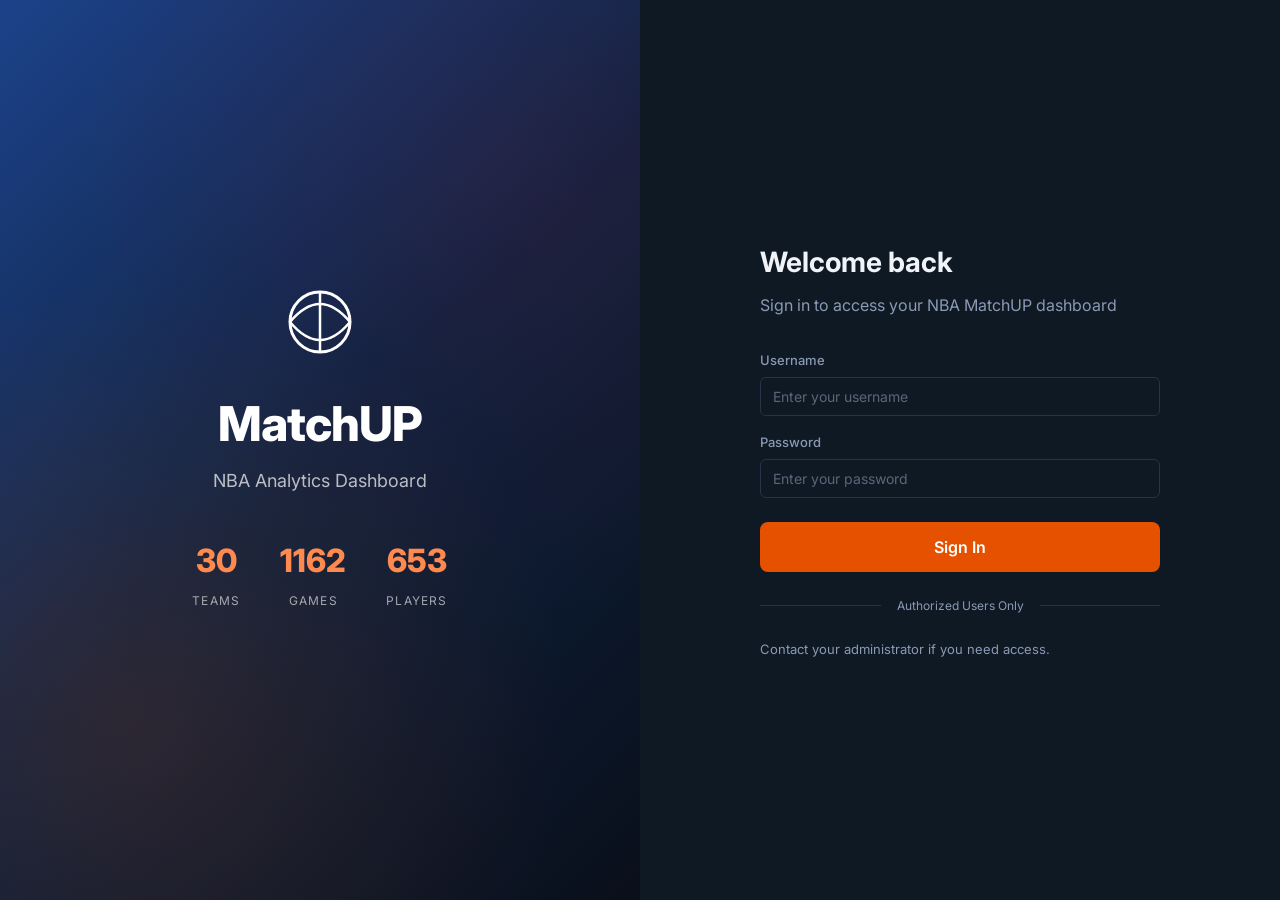
==== index.html @ 00872f0e "NBA MatchUP - Power BI dashboard with login and filters" ====
<!DOCTYPE html>
<html lang="en">
<head>
  <meta charset="UTF-8">
  <meta name="viewport" content="width=device-width,initial-scale=1">
  <title>NBA MatchUP — Sign In</title>
  <link rel="preconnect" href="https://fonts.googleapis.com">
  <link href="https://fonts.googleapis.com/css2?family=Inter:wght@400;500;600;700;800&display=swap" rel="stylesheet">
  <link rel="stylesheet" href="css/style.css">
  <link rel="icon" href="data:image/svg+xml,<svg xmlns='http://www.w3.org/2000/svg' viewBox='0 0 100 100'><text y='.9em' font-size='90'>🏀</text></svg>">
</head>
<body class="login-page">

  <div class="login-container">
    <!-- Left panel - branding -->
    <div class="login-branding">
      <div class="login-branding-content">
        <div class="brand-logo">
          <svg width="64" height="64" viewBox="0 0 64 64" fill="none">
            <circle cx="32" cy="32" r="30" stroke="#fff" stroke-width="3"/>
            <path d="M32 2C32 2 32 62 32 62" stroke="#fff" stroke-width="2.5"/>
            <path d="M2 32C12 20 22 14 32 14C42 14 52 20 62 32" stroke="#fff" stroke-width="2.5" fill="none"/>
            <path d="M2 32C12 44 22 50 32 50C42 50 52 44 62 32" stroke="#fff" stroke-width="2.5" fill="none"/>
          </svg>
        </div>
        <h1>MatchUP</h1>
        <p>NBA Analytics Dashboard</p>
        <div class="brand-stats">
          <div class="brand-stat">
            <span class="stat-number">30</span>
            <span class="stat-label">Teams</span>
          </div>
          <div class="brand-stat">
            <span class="stat-number">1162</span>
            <span class="stat-label">Games</span>
          </div>
          <div class="brand-stat">
            <span class="stat-number">653</span>
            <span class="stat-label">Players</span>
          </div>
        </div>
      </div>
    </div>

    <!-- Right panel - login form -->
    <div class="login-form-panel">
      <div class="login-form-content">
        <h2>Welcome back</h2>
        <p class="text-muted">Sign in to access your NBA MatchUP dashboard</p>

        <div id="loginError" class="login-error" style="display:none"></div>

        <form class="login-form" onsubmit="event.preventDefault(); signIn();">
          <div class="form-group">
            <label for="username">Username</label>
            <input type="text" id="username" placeholder="Enter your username" autocomplete="username" required>
          </div>
          <div class="form-group">
            <label for="password">Password</label>
            <input type="password" id="password" placeholder="Enter your password" autocomplete="current-password" required>
          </div>
          <button id="loginBtn" type="submit" class="btn btn-primary btn-login">
            Sign In
          </button>
        </form>

        <div class="login-divider">
          <span>Authorized Users Only</span>
        </div>

        <p class="login-footer-text">
          Contact your administrator if you need access.
        </p>
      </div>
    </div>
  </div>

  <script src="js/users.js"></script>
  <script src="js/auth.js"></script>
</body>
</html>
---- css/style.css ----
/* ===== Reset & Base ===== */
*,*::before,*::after{box-sizing:border-box;margin:0;padding:0}
:root{
  --bg: #0f1923;
  --bg-card: #162231;
  --bg-card-hover: #1a2d42;
  --border: #253545;
  --text: #cdd6e0;
  --text-muted: #8a9ab5;
  --text-bright: #f0f4f8;
  --accent: #e65100;
  --accent-light: #ff8a50;
  --accent-dark: #ac1900;
  --accent-blue: #1d428a;
  --accent-red: #c8102e;
  --white: #ffffff;
  --success: #4caf50;
  --danger: #f44336;
  --radius: 12px;
  --radius-sm: 8px;
  --radius-xs: 6px;
  --shadow: 0 8px 32px rgba(0,0,0,.3);
  --shadow-sm: 0 2px 8px rgba(0,0,0,.2);
  --font: 'Inter', system-ui, -apple-system, sans-serif;
  --transition: 0.2s ease;
}
html{scroll-behavior:smooth;font-size:16px}
body{
  font-family:var(--font);
  background:var(--bg);
  color:var(--text);
  line-height:1.6;
  -webkit-font-smoothing:antialiased;
  min-height:100vh;
}
a{color:var(--accent-light);text-decoration:none;transition:color var(--transition)}
a:hover{color:var(--accent)}
.container{width:100%;max-width:1200px;margin:0 auto;padding:0 1.5rem}
.text-muted{color:var(--text-muted)}

/* ===== Buttons ===== */
.btn{
  display:inline-flex;align-items:center;gap:.5rem;
  padding:.625rem 1.25rem;border-radius:var(--radius-sm);
  font-family:var(--font);font-size:.875rem;font-weight:600;
  border:none;cursor:pointer;transition:all var(--transition);
  text-decoration:none;line-height:1.4;
}
.btn-primary{
  background:var(--accent);color:var(--white);
}
.btn-primary:hover{background:var(--accent-light);color:var(--white)}
.btn-secondary{
  background:var(--bg-card);color:var(--text);border:1px solid var(--border);
}
.btn-secondary:hover{background:var(--bg-card-hover);border-color:var(--text-muted)}
.btn-ghost{
  background:transparent;color:var(--text-muted);
}
.btn-ghost:hover{color:var(--text-bright);background:rgba(255,255,255,.05)}
.btn-lg{padding:.75rem 2rem;font-size:1rem}
.btn-microsoft{
  background:var(--white);color:#333;
  padding:.875rem 1.5rem;font-size:.9375rem;
  width:100%;justify-content:center;
  border:1px solid #ddd;border-radius:var(--radius-sm);
}
.btn-microsoft:hover{background:#f5f5f5;border-color:#bbb}

/* Spinner */
.spinner{
  display:inline-block;width:18px;height:18px;
  border:2px solid rgba(255,255,255,.3);border-top-color:var(--white);
  border-radius:50%;animation:spin .6s linear infinite;
}
@keyframes spin{to{transform:rotate(360deg)}}

/* ===== LOGIN PAGE ===== */
.login-page{display:flex;align-items:stretch;min-height:100vh;background:var(--bg)}
.login-container{display:flex;width:100%;min-height:100vh}

.login-branding{
  flex:1;
  background:linear-gradient(135deg, var(--accent-blue) 0%, #0d2240 50%, #0a0f1a 100%);
  display:flex;align-items:center;justify-content:center;
  padding:3rem;position:relative;overflow:hidden;
}
.login-branding::before{
  content:'';position:absolute;inset:0;
  background:
    radial-gradient(circle at 20% 80%, rgba(230,81,0,.15) 0%, transparent 50%),
    radial-gradient(circle at 80% 20%, rgba(200,16,46,.1) 0%, transparent 50%);
}
.login-branding-content{position:relative;z-index:1;text-align:center;color:var(--white)}
.brand-logo{margin:0 auto 1.5rem}
.login-branding h1{font-size:3rem;font-weight:800;letter-spacing:-.02em;margin-bottom:.25rem}
.login-branding p{font-size:1.125rem;opacity:.7;margin-bottom:2.5rem}
.brand-stats{display:flex;gap:2.5rem;justify-content:center}
.brand-stat{display:flex;flex-direction:column;align-items:center}
.stat-number{font-size:2rem;font-weight:800;color:var(--accent-light)}
.stat-label{font-size:.75rem;text-transform:uppercase;letter-spacing:.1em;opacity:.6;margin-top:.25rem}

.login-form-panel{
  flex:1;display:flex;align-items:center;justify-content:center;
  padding:3rem;background:var(--bg);
}
.login-form-content{width:100%;max-width:400px}
.login-form-content h2{font-size:1.75rem;font-weight:700;color:var(--text-bright);margin-bottom:.5rem}
.login-form-content>.text-muted{margin-bottom:2rem}
.login-error{
  background:rgba(244,67,54,.1);border:1px solid rgba(244,67,54,.3);
  color:#f44336;padding:.75rem 1rem;border-radius:var(--radius-sm);
  font-size:.875rem;margin-bottom:1rem;
}
.login-divider{
  display:flex;align-items:center;gap:1rem;margin:1.5rem 0;
  color:var(--text-muted);font-size:.75rem;
}
.login-divider::before,.login-divider::after{
  content:'';flex:1;height:1px;background:var(--border)
}
.login-footer-text{font-size:.8125rem;color:var(--text-muted);line-height:1.6}

/* Login form */
.login-form{display:flex;flex-direction:column;gap:1rem;margin-bottom:0}
.login-form .form-group{display:flex;flex-direction:column;gap:.375rem}
.login-form label{font-size:.8125rem;font-weight:500;color:var(--text-muted)}
.login-form input{
  padding:.75rem .875rem;
  background:var(--bg-card);
  border:1px solid var(--border);
  border-radius:var(--radius-sm);
  color:var(--text-bright);
  font-family:var(--font);
  font-size:.9375rem;
  transition:border-color var(--transition);
}
.login-form input:focus{
  outline:none;border-color:var(--accent);
  box-shadow:0 0 0 3px rgba(230,81,0,.15);
}
.login-form input::placeholder{color:var(--text-muted);opacity:.6}
.btn-login{
  width:100%;justify-content:center;
  padding:.875rem;font-size:1rem;margin-top:.5rem;
}

/* ===== TOP BAR ===== */
.topbar{
  position:sticky;top:0;z-index:50;
  background:rgba(15,25,35,.9);backdrop-filter:blur(12px);
  border-bottom:1px solid var(--border);
  padding:0 1.5rem;height:64px;
  display:flex;align-items:center;justify-content:space-between;
}
.topbar-left{display:flex;align-items:center;gap:.75rem}
.topbar-title{font-size:1.25rem;font-weight:800;color:var(--text-bright);letter-spacing:-.01em}
.topbar-right{display:flex;align-items:center;gap:1rem}

.back-link{
  display:flex;align-items:center;color:var(--text-muted);
  transition:color var(--transition);
}
.back-link:hover{color:var(--text-bright)}

.user-info{display:flex;align-items:center;gap:.75rem}
.user-avatar{
  width:36px;height:36px;border-radius:50%;
  background:var(--accent);color:var(--white);
  display:flex;align-items:center;justify-content:center;
  font-weight:700;font-size:.875rem;
}
.user-details{display:flex;flex-direction:column}
.user-name{font-size:.875rem;font-weight:600;color:var(--text-bright)}
.user-email{font-size:.75rem;color:var(--text-muted)}

/* ===== DASHBOARD PAGE ===== */
.dashboard-main{padding:2rem 0 4rem}
.dashboard-header{margin-bottom:2rem}
.dashboard-header h2{font-size:1.75rem;font-weight:700;color:var(--text-bright);margin-bottom:.25rem}

/* Filter Card */
.filter-card{
  background:var(--bg-card);
  border:1px solid var(--border);
  border-radius:var(--radius);
  padding:2rem;
  display:grid;
  grid-template-columns:1fr 1fr;
  gap:2rem;
}
.filter-section{display:flex;flex-direction:column;gap:.75rem}
.filter-section:first-child{grid-column:1 / -1}
.filter-title{
  display:flex;align-items:center;gap:.5rem;
  font-size:.9375rem;font-weight:600;color:var(--text-bright);
}
.filter-title svg{color:var(--accent-light);flex-shrink:0}

/* Form elements */
.form-group{display:flex;flex-direction:column;gap:.375rem}
.form-group label{font-size:.8125rem;font-weight:500;color:var(--text-muted)}
.form-group input,
.form-group select{
  padding:.625rem .75rem;
  background:var(--bg);
  border:1px solid var(--border);
  border-radius:var(--radius-xs);
  color:var(--text-bright);
  font-family:var(--font);
  font-size:.875rem;
  transition:border-color var(--transition);
}
.form-group input:focus,
.form-group select:focus{
  outline:none;border-color:var(--accent);
  box-shadow:0 0 0 3px rgba(230,81,0,.15);
}
.form-group select{
  appearance:none;
  background-image:url("data:image/svg+xml,%3Csvg width='12' height='8' viewBox='0 0 12 8' fill='none' xmlns='http://www.w3.org/2000/svg'%3E%3Cpath d='M1 1.5L6 6.5L11 1.5' stroke='%238a9ab5' stroke-width='1.5' stroke-linecap='round' stroke-linejoin='round'/%3E%3C/svg%3E");
  background-repeat:no-repeat;
  background-position:right .75rem center;
  padding-right:2rem;
}
.date-inputs{display:flex;gap:1rem}
.date-inputs .form-group{flex:1}

/* Quick date chips */
.quick-dates{display:flex;flex-wrap:wrap;gap:.5rem}
.chip{
  padding:.375rem .875rem;
  background:var(--bg);
  border:1px solid var(--border);
  border-radius:20px;
  color:var(--text-muted);
  font-family:var(--font);
  font-size:.8125rem;font-weight:500;
  cursor:pointer;
  transition:all var(--transition);
}
.chip:hover{border-color:var(--accent);color:var(--accent-light)}
.chip.active{
  background:var(--accent);border-color:var(--accent);
  color:var(--white);
}

/* Actions */
.filter-actions{
  display:flex;gap:1rem;margin-top:2rem;
  justify-content:flex-start;
}

/* ===== REPORT PAGE ===== */
.filters-bar{
  background:var(--bg-card);
  border-bottom:1px solid var(--border);
  padding:.75rem 0;
}
.filters-bar .container{display:flex;align-items:center;gap:.75rem}
.filters-bar-label{
  font-size:.8125rem;font-weight:600;color:var(--text-muted);
  white-space:nowrap;
}
.filter-chips{display:flex;flex-wrap:wrap;gap:.5rem}
.filter-chip{
  display:inline-flex;align-items:center;
  padding:.25rem .75rem;
  background:rgba(230,81,0,.1);
  border:1px solid rgba(230,81,0,.25);
  border-radius:20px;
  font-size:.8125rem;color:var(--accent-light);
}

.report-main{
  flex:1;display:flex;flex-direction:column;
  position:relative;
  height:calc(100vh - 64px - 53px); /* minus topbar and filter bar */
}
.report-loading{
  position:absolute;inset:0;
  display:flex;flex-direction:column;
  align-items:center;justify-content:center;
  gap:1rem;color:var(--text-muted);z-index:5;
}
.loading-spinner{
  width:40px;height:40px;
  border:3px solid var(--border);
  border-top-color:var(--accent);
  border-radius:50%;
  animation:spin .8s linear infinite;
}
.report-embed{
  width:100%;height:100%;
}
.report-embed iframe{border:none;width:100%;height:100%}

.embed-error{
  display:flex;flex-direction:column;align-items:center;gap:1rem;
  text-align:center;max-width:400px;
}
.embed-error p{color:var(--text-muted);font-size:.9375rem}

/* Setup / not-configured screen */
.embed-setup{
  display:flex;flex-direction:column;align-items:center;gap:.75rem;
  text-align:center;max-width:500px;
}
.embed-setup h3{color:var(--text-bright);font-size:1.25rem;margin-top:.5rem}
.embed-setup code{
  background:rgba(230,81,0,.1);color:var(--accent-light);
  padding:.125rem .375rem;border-radius:4px;font-size:.8125rem;
}
.config-list,.config-filters{
  text-align:left;list-style:none;width:100%;
  background:var(--bg-card);border:1px solid var(--border);
  border-radius:var(--radius-sm);padding:1rem 1.25rem;
  display:flex;flex-direction:column;gap:.5rem;
}
.config-list li,.config-filters li{
  font-size:.875rem;color:var(--text);
  padding-left:1rem;position:relative;
}
.config-list li::before{content:"→";position:absolute;left:0;color:var(--accent)}
.config-filters li::before{content:"✓";position:absolute;left:0;color:var(--success)}

/* ===== RESPONSIVE ===== */
@media(max-width:768px){
  .login-container{flex-direction:column}
  .login-branding{padding:2rem;min-height:auto}
  .login-branding h1{font-size:2rem}
  .brand-stats{gap:1.5rem}
  .stat-number{font-size:1.5rem}
  .login-form-panel{padding:2rem}

  .topbar{padding:0 1rem;gap:.5rem}
  .topbar-title{font-size:1rem}
  .user-details{display:none}

  .filter-card{grid-template-columns:1fr;gap:1.5rem}
  .date-inputs{flex-direction:column}

  .filter-actions{flex-direction:column}
  .btn-lg{width:100%;justify-content:center}

  .topbar-right .btn-secondary{display:none}
}

@media(max-width:480px){
  .login-branding{display:none}
  .brand-stats{flex-wrap:wrap;gap:1rem}
  .quick-dates{gap:.375rem}
  .chip{font-size:.75rem;padding:.25rem .625rem}
}
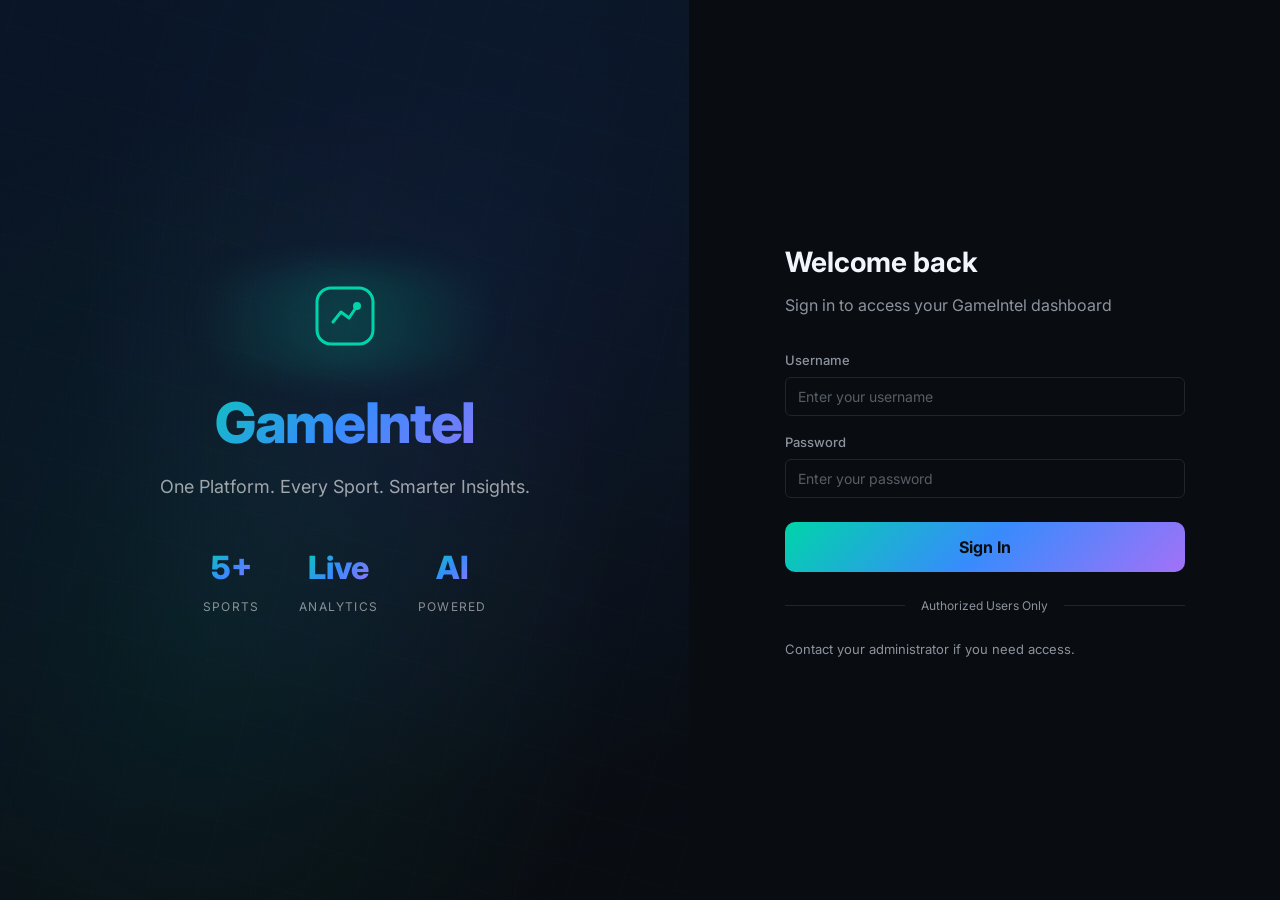
==== commit 463cb86f: "Rebrand to GameIntel - multi-sport intelligence platform" ====
--- a/index.html
+++ b/index.html
@@ -3,11 +3,11 @@
 <head>
   <meta charset="UTF-8">
   <meta name="viewport" content="width=device-width,initial-scale=1">
-  <title>NBA MatchUP — Sign In</title>
+  <title>GameIntel — Sign In</title>
   <link rel="preconnect" href="https://fonts.googleapis.com">
   <link href="https://fonts.googleapis.com/css2?family=Inter:wght@400;500;600;700;800&display=swap" rel="stylesheet">
   <link rel="stylesheet" href="css/style.css">
-  <link rel="icon" href="data:image/svg+xml,<svg xmlns='http://www.w3.org/2000/svg' viewBox='0 0 100 100'><text y='.9em' font-size='90'>🏀</text></svg>">
+  <link rel="icon" href="data:image/svg+xml,<svg xmlns='http://www.w3.org/2000/svg' viewBox='0 0 100 100'><text y='.9em' font-size='90'>🎯</text></svg>">
 </head>
 <body class="login-page">
 
@@ -16,27 +16,32 @@
     <div class="login-branding">
       <div class="login-branding-content">
         <div class="brand-logo">
+          <div class="logo-glow"></div>
           <svg width="64" height="64" viewBox="0 0 64 64" fill="none">
-            <circle cx="32" cy="32" r="30" stroke="#fff" stroke-width="3"/>
-            <path d="M32 2C32 2 32 62 32 62" stroke="#fff" stroke-width="2.5"/>
-            <path d="M2 32C12 20 22 14 32 14C42 14 52 20 62 32" stroke="#fff" stroke-width="2.5" fill="none"/>
-            <path d="M2 32C12 44 22 50 32 50C42 50 52 44 62 32" stroke="#fff" stroke-width="2.5" fill="none"/>
+            <rect x="4" y="4" width="56" height="56" rx="14" stroke="url(#brandGrad)" stroke-width="3"/>
+            <path d="M20 38L28 28L36 34L44 22" stroke="url(#brandGrad)" stroke-width="3" stroke-linecap="round" stroke-linejoin="round"/>
+            <circle cx="44" cy="22" r="4" fill="#00d4aa"/>
+            <defs>
+              <linearGradient id="brandGrad" x1="4" y1="4" x2="60" y2="60">
+                <stop stop-color="#00d4aa"/><stop offset=".5" stop-color="#388bfd"/><stop offset="1" stop-color="#a371f7"/>
+              </linearGradient>
+            </defs>
           </svg>
         </div>
-        <h1>MatchUP</h1>
-        <p>NBA Analytics Dashboard</p>
+        <h1>GameIntel</h1>
+        <p class="tagline">One Platform. Every Sport. Smarter Insights.</p>
         <div class="brand-stats">
           <div class="brand-stat">
-            <span class="stat-number">30</span>
-            <span class="stat-label">Teams</span>
+            <span class="stat-number">5+</span>
+            <span class="stat-label">Sports</span>
           </div>
           <div class="brand-stat">
-            <span class="stat-number">1162</span>
-            <span class="stat-label">Games</span>
+            <span class="stat-number">Live</span>
+            <span class="stat-label">Analytics</span>
           </div>
           <div class="brand-stat">
-            <span class="stat-number">653</span>
-            <span class="stat-label">Players</span>
+            <span class="stat-number">AI</span>
+            <span class="stat-label">Powered</span>
           </div>
         </div>
       </div>
@@ -46,7 +51,7 @@
     <div class="login-form-panel">
       <div class="login-form-content">
         <h2>Welcome back</h2>
-        <p class="text-muted">Sign in to access your NBA MatchUP dashboard</p>
+        <p class="text-muted">Sign in to access your GameIntel dashboard</p>
 
         <div id="loginError" class="login-error" style="display:none"></div>
 
@@ -59,7 +64,7 @@
             <label for="password">Password</label>
             <input type="password" id="password" placeholder="Enter your password" autocomplete="current-password" required>
           </div>
-          <button id="loginBtn" type="submit" class="btn btn-primary btn-login">
+          <button id="loginBtn" type="submit" class="btn btn-login">
             Sign In
           </button>
         </form>
--- a/css/style.css
+++ b/css/style.css
@@ -1,28 +1,31 @@
 /* ===== Reset & Base ===== */
 *,*::before,*::after{box-sizing:border-box;margin:0;padding:0}
 :root{
-  --bg: #0f1923;
-  --bg-card: #162231;
-  --bg-card-hover: #1a2d42;
-  --border: #253545;
-  --text: #cdd6e0;
-  --text-muted: #8a9ab5;
-  --text-bright: #f0f4f8;
-  --accent: #e65100;
-  --accent-light: #ff8a50;
-  --accent-dark: #ac1900;
-  --accent-blue: #1d428a;
-  --accent-red: #c8102e;
+  --bg: #090c10;
+  --bg-card: #0d1117;
+  --bg-card-hover: #161b22;
+  --border: #21262d;
+  --text: #c9d1d9;
+  --text-muted: #8b949e;
+  --text-bright: #f0f6fc;
+  --accent: #00d4aa;
+  --accent-light: #3dffc0;
+  --accent-dark: #00a884;
+  --accent-blue: #388bfd;
+  --accent-purple: #a371f7;
+  --accent-orange: #f0883e;
+  --accent-red: #f85149;
   --white: #ffffff;
-  --success: #4caf50;
-  --danger: #f44336;
-  --radius: 12px;
-  --radius-sm: 8px;
+  --success: #3fb950;
+  --danger: #f85149;
+  --radius: 16px;
+  --radius-sm: 10px;
   --radius-xs: 6px;
-  --shadow: 0 8px 32px rgba(0,0,0,.3);
-  --shadow-sm: 0 2px 8px rgba(0,0,0,.2);
+  --shadow: 0 16px 48px rgba(0,0,0,.4);
+  --shadow-sm: 0 4px 12px rgba(0,0,0,.25);
   --font: 'Inter', system-ui, -apple-system, sans-serif;
   --transition: 0.2s ease;
+  --gradient-brand: linear-gradient(135deg, #00d4aa 0%, #388bfd 50%, #a371f7 100%);
 }
 html{scroll-behavior:smooth;font-size:16px}
 body{
@@ -33,8 +36,8 @@
   -webkit-font-smoothing:antialiased;
   min-height:100vh;
 }
-a{color:var(--accent-light);text-decoration:none;transition:color var(--transition)}
-a:hover{color:var(--accent)}
+a{color:var(--accent);text-decoration:none;transition:color var(--transition)}
+a:hover{color:var(--accent-light)}
 .container{width:100%;max-width:1200px;margin:0 auto;padding:0 1.5rem}
 .text-muted{color:var(--text-muted)}
 
@@ -47,9 +50,9 @@
   text-decoration:none;line-height:1.4;
 }
 .btn-primary{
-  background:var(--accent);color:var(--white);
-}
-.btn-primary:hover{background:var(--accent-light);color:var(--white)}
+  background:var(--accent);color:#090c10;
+}
+.btn-primary:hover{background:var(--accent-light);color:#090c10}
 .btn-secondary{
   background:var(--bg-card);color:var(--text);border:1px solid var(--border);
 }
@@ -59,18 +62,15 @@
 }
 .btn-ghost:hover{color:var(--text-bright);background:rgba(255,255,255,.05)}
 .btn-lg{padding:.75rem 2rem;font-size:1rem}
-.btn-microsoft{
-  background:var(--white);color:#333;
-  padding:.875rem 1.5rem;font-size:.9375rem;
-  width:100%;justify-content:center;
-  border:1px solid #ddd;border-radius:var(--radius-sm);
-}
-.btn-microsoft:hover{background:#f5f5f5;border-color:#bbb}
+.btn-gradient{
+  background:var(--gradient-brand);color:#090c10;font-weight:700;
+}
+.btn-gradient:hover{opacity:.9}
 
 /* Spinner */
 .spinner{
   display:inline-block;width:18px;height:18px;
-  border:2px solid rgba(255,255,255,.3);border-top-color:var(--white);
+  border:2px solid rgba(0,0,0,.3);border-top-color:#090c10;
   border-radius:50%;animation:spin .6s linear infinite;
 }
 @keyframes spin{to{transform:rotate(360deg)}}
@@ -80,25 +80,47 @@
 .login-container{display:flex;width:100%;min-height:100vh}
 
 .login-branding{
-  flex:1;
-  background:linear-gradient(135deg, var(--accent-blue) 0%, #0d2240 50%, #0a0f1a 100%);
+  flex:1.2;
+  background:linear-gradient(160deg, #0a1628 0%, #091220 40%, #090c10 100%);
   display:flex;align-items:center;justify-content:center;
   padding:3rem;position:relative;overflow:hidden;
 }
 .login-branding::before{
   content:'';position:absolute;inset:0;
   background:
-    radial-gradient(circle at 20% 80%, rgba(230,81,0,.15) 0%, transparent 50%),
-    radial-gradient(circle at 80% 20%, rgba(200,16,46,.1) 0%, transparent 50%);
+    radial-gradient(ellipse at 30% 70%, rgba(0,212,170,.08) 0%, transparent 60%),
+    radial-gradient(ellipse at 70% 30%, rgba(56,139,253,.06) 0%, transparent 60%),
+    radial-gradient(ellipse at 50% 50%, rgba(163,113,247,.04) 0%, transparent 60%);
+}
+.login-branding::after{
+  content:'';position:absolute;top:-50%;left:-50%;width:200%;height:200%;
+  background:repeating-linear-gradient(
+    0deg, transparent, transparent 50px,
+    rgba(0,212,170,.015) 50px, rgba(0,212,170,.015) 51px
+  ),
+  repeating-linear-gradient(
+    90deg, transparent, transparent 50px,
+    rgba(56,139,253,.015) 50px, rgba(56,139,253,.015) 51px
+  );
+  transform:rotate(15deg);
 }
 .login-branding-content{position:relative;z-index:1;text-align:center;color:var(--white)}
-.brand-logo{margin:0 auto 1.5rem}
-.login-branding h1{font-size:3rem;font-weight:800;letter-spacing:-.02em;margin-bottom:.25rem}
-.login-branding p{font-size:1.125rem;opacity:.7;margin-bottom:2.5rem}
+.brand-logo{margin:0 auto 1.5rem;position:relative}
+.brand-logo .logo-glow{
+  position:absolute;inset:-20px;
+  background:radial-gradient(circle, rgba(0,212,170,.2) 0%, transparent 70%);
+  border-radius:50%;filter:blur(15px);
+}
+.login-branding h1{
+  font-size:3.5rem;font-weight:800;letter-spacing:-.03em;margin-bottom:.25rem;
+  background:var(--gradient-brand);-webkit-background-clip:text;-webkit-text-fill-color:transparent;
+  background-clip:text;
+}
+.login-branding .tagline{font-size:1.125rem;opacity:.6;margin-bottom:2.5rem;font-weight:400}
 .brand-stats{display:flex;gap:2.5rem;justify-content:center}
 .brand-stat{display:flex;flex-direction:column;align-items:center}
-.stat-number{font-size:2rem;font-weight:800;color:var(--accent-light)}
-.stat-label{font-size:.75rem;text-transform:uppercase;letter-spacing:.1em;opacity:.6;margin-top:.25rem}
+.stat-number{font-size:2rem;font-weight:800;background:var(--gradient-brand);-webkit-background-clip:text;-webkit-text-fill-color:transparent;background-clip:text}
+.stat-label{font-size:.75rem;text-transform:uppercase;letter-spacing:.1em;opacity:.5;margin-top:.25rem}
 
 .login-form-panel{
   flex:1;display:flex;align-items:center;justify-content:center;
@@ -108,8 +130,8 @@
 .login-form-content h2{font-size:1.75rem;font-weight:700;color:var(--text-bright);margin-bottom:.5rem}
 .login-form-content>.text-muted{margin-bottom:2rem}
 .login-error{
-  background:rgba(244,67,54,.1);border:1px solid rgba(244,67,54,.3);
-  color:#f44336;padding:.75rem 1rem;border-radius:var(--radius-sm);
+  background:rgba(248,81,73,.1);border:1px solid rgba(248,81,73,.3);
+  color:#f85149;padding:.75rem 1rem;border-radius:var(--radius-sm);
   font-size:.875rem;margin-bottom:1rem;
 }
 .login-divider{
@@ -137,24 +159,39 @@
 }
 .login-form input:focus{
   outline:none;border-color:var(--accent);
-  box-shadow:0 0 0 3px rgba(230,81,0,.15);
+  box-shadow:0 0 0 3px rgba(0,212,170,.15);
 }
 .login-form input::placeholder{color:var(--text-muted);opacity:.6}
 .btn-login{
   width:100%;justify-content:center;
   padding:.875rem;font-size:1rem;margin-top:.5rem;
-}
+  background:var(--gradient-brand);color:#090c10;font-weight:700;
+}
+.btn-login:hover{opacity:.9}
 
 /* ===== TOP BAR ===== */
 .topbar{
   position:sticky;top:0;z-index:50;
-  background:rgba(15,25,35,.9);backdrop-filter:blur(12px);
+  background:rgba(9,12,16,.92);backdrop-filter:blur(16px);
   border-bottom:1px solid var(--border);
   padding:0 1.5rem;height:64px;
   display:flex;align-items:center;justify-content:space-between;
 }
 .topbar-left{display:flex;align-items:center;gap:.75rem}
+.topbar-brand{
+  font-size:1.25rem;font-weight:800;letter-spacing:-.01em;
+  background:var(--gradient-brand);-webkit-background-clip:text;-webkit-text-fill-color:transparent;
+  background-clip:text;
+}
 .topbar-title{font-size:1.25rem;font-weight:800;color:var(--text-bright);letter-spacing:-.01em}
+.topbar-nav{display:flex;gap:.25rem;margin-left:1.5rem}
+.topbar-nav a{
+  padding:.5rem .875rem;border-radius:var(--radius-xs);
+  font-size:.8125rem;font-weight:500;color:var(--text-muted);
+  transition:all var(--transition);
+}
+.topbar-nav a:hover{color:var(--text-bright);background:rgba(255,255,255,.05)}
+.topbar-nav a.active{color:var(--accent);background:rgba(0,212,170,.08)}
 .topbar-right{display:flex;align-items:center;gap:1rem}
 
 .back-link{
@@ -166,7 +203,7 @@
 .user-info{display:flex;align-items:center;gap:.75rem}
 .user-avatar{
   width:36px;height:36px;border-radius:50%;
-  background:var(--accent);color:var(--white);
+  background:var(--gradient-brand);color:#090c10;
   display:flex;align-items:center;justify-content:center;
   font-weight:700;font-size:.875rem;
 }
@@ -174,7 +211,141 @@
 .user-name{font-size:.875rem;font-weight:600;color:var(--text-bright)}
 .user-email{font-size:.75rem;color:var(--text-muted)}
 
-/* ===== DASHBOARD PAGE ===== */
+/* ===== HOMEPAGE ===== */
+.homepage-main{padding:0}
+
+/* Hero */
+.hero{
+  text-align:center;padding:5rem 1.5rem 3rem;
+  position:relative;overflow:hidden;
+}
+.hero::before{
+  content:'';position:absolute;top:0;left:50%;transform:translateX(-50%);
+  width:800px;height:400px;
+  background:radial-gradient(ellipse, rgba(0,212,170,.07) 0%, transparent 70%);
+  pointer-events:none;
+}
+.hero-badge{
+  display:inline-flex;align-items:center;gap:.5rem;
+  padding:.375rem 1rem;border-radius:20px;
+  background:rgba(0,212,170,.08);border:1px solid rgba(0,212,170,.2);
+  color:var(--accent);font-size:.8125rem;font-weight:500;
+  margin-bottom:1.5rem;
+}
+.hero h1{
+  font-size:3.25rem;font-weight:800;letter-spacing:-.03em;
+  color:var(--text-bright);margin-bottom:1rem;
+  max-width:700px;margin-left:auto;margin-right:auto;
+  line-height:1.1;
+}
+.hero h1 .gradient-text{
+  background:var(--gradient-brand);-webkit-background-clip:text;-webkit-text-fill-color:transparent;
+  background-clip:text;
+}
+.hero p{
+  font-size:1.125rem;color:var(--text-muted);max-width:560px;
+  margin:0 auto 2.5rem;line-height:1.7;
+}
+.hero-actions{display:flex;gap:1rem;justify-content:center}
+
+/* Sport Grid */
+.sports-section{padding:3rem 0 4rem}
+.section-header{text-align:center;margin-bottom:2.5rem}
+.section-header h2{font-size:1.75rem;font-weight:700;color:var(--text-bright);margin-bottom:.5rem}
+.section-header p{color:var(--text-muted);font-size:1rem}
+
+.sports-grid{
+  display:grid;
+  grid-template-columns:repeat(auto-fit, minmax(200px, 1fr));
+  gap:1.25rem;
+}
+.sport-card{
+  position:relative;
+  background:var(--bg-card);
+  border:1px solid var(--border);
+  border-radius:var(--radius);
+  padding:2rem 1.5rem;
+  text-align:center;
+  transition:all .25s ease;
+  cursor:pointer;
+  overflow:hidden;
+}
+.sport-card:hover{
+  border-color:var(--accent);
+  transform:translateY(-4px);
+  box-shadow:0 12px 40px rgba(0,212,170,.08);
+}
+.sport-card.coming-soon{opacity:.5;cursor:default;pointer-events:none}
+.sport-card.coming-soon:hover{transform:none;border-color:var(--border);box-shadow:none}
+.sport-card .sport-icon{font-size:2.5rem;margin-bottom:.75rem}
+.sport-card h3{font-size:1.125rem;font-weight:700;color:var(--text-bright);margin-bottom:.25rem}
+.sport-card p{font-size:.8125rem;color:var(--text-muted)}
+.sport-card .badge-soon{
+  position:absolute;top:.75rem;right:.75rem;
+  padding:.125rem .5rem;border-radius:10px;
+  background:rgba(240,136,62,.15);border:1px solid rgba(240,136,62,.25);
+  color:var(--accent-orange);font-size:.6875rem;font-weight:600;
+  text-transform:uppercase;letter-spacing:.05em;
+}
+.sport-card.active-sport{border-color:var(--accent);background:rgba(0,212,170,.03)}
+.sport-card.active-sport::after{
+  content:'';position:absolute;bottom:0;left:0;right:0;height:3px;
+  background:var(--gradient-brand);
+}
+
+/* Features */
+.features-section{
+  padding:4rem 0;
+  border-top:1px solid var(--border);
+}
+.features-grid{
+  display:grid;
+  grid-template-columns:repeat(3, 1fr);
+  gap:2rem;
+}
+.feature-card{
+  background:var(--bg-card);border:1px solid var(--border);
+  border-radius:var(--radius);padding:2rem;
+  transition:border-color var(--transition);
+}
+.feature-card:hover{border-color:var(--accent)}
+.feature-icon{
+  width:48px;height:48px;border-radius:var(--radius-sm);
+  display:flex;align-items:center;justify-content:center;
+  margin-bottom:1rem;font-size:1.25rem;
+}
+.feature-icon.green{background:rgba(0,212,170,.1);color:var(--accent)}
+.feature-icon.blue{background:rgba(56,139,253,.1);color:var(--accent-blue)}
+.feature-icon.purple{background:rgba(163,113,247,.1);color:var(--accent-purple)}
+.feature-card h3{font-size:1rem;font-weight:600;color:var(--text-bright);margin-bottom:.5rem}
+.feature-card p{font-size:.875rem;color:var(--text-muted);line-height:1.6}
+
+/* Dashboard Preview */
+.preview-section{
+  padding:4rem 0;
+  border-top:1px solid var(--border);
+}
+.preview-frame{
+  background:var(--bg-card);border:1px solid var(--border);
+  border-radius:var(--radius);overflow:hidden;
+  aspect-ratio:16/9;display:flex;align-items:center;justify-content:center;
+  position:relative;
+}
+.preview-frame img{width:100%;height:100%;object-fit:cover}
+.preview-placeholder{
+  display:flex;flex-direction:column;align-items:center;gap:1rem;
+  color:var(--text-muted);
+}
+.preview-placeholder svg{opacity:.3}
+
+/* Footer */
+.site-footer{
+  border-top:1px solid var(--border);
+  padding:2rem 0;text-align:center;
+  color:var(--text-muted);font-size:.8125rem;
+}
+
+/* ===== DASHBOARD (FILTER) PAGE ===== */
 .dashboard-main{padding:2rem 0 4rem}
 .dashboard-header{margin-bottom:2rem}
 .dashboard-header h2{font-size:1.75rem;font-weight:700;color:var(--text-bright);margin-bottom:.25rem}
@@ -195,7 +366,7 @@
   display:flex;align-items:center;gap:.5rem;
   font-size:.9375rem;font-weight:600;color:var(--text-bright);
 }
-.filter-title svg{color:var(--accent-light);flex-shrink:0}
+.filter-title svg{color:var(--accent);flex-shrink:0}
 
 /* Form elements */
 .form-group{display:flex;flex-direction:column;gap:.375rem}
@@ -214,11 +385,11 @@
 .form-group input:focus,
 .form-group select:focus{
   outline:none;border-color:var(--accent);
-  box-shadow:0 0 0 3px rgba(230,81,0,.15);
+  box-shadow:0 0 0 3px rgba(0,212,170,.15);
 }
 .form-group select{
   appearance:none;
-  background-image:url("data:image/svg+xml,%3Csvg width='12' height='8' viewBox='0 0 12 8' fill='none' xmlns='http://www.w3.org/2000/svg'%3E%3Cpath d='M1 1.5L6 6.5L11 1.5' stroke='%238a9ab5' stroke-width='1.5' stroke-linecap='round' stroke-linejoin='round'/%3E%3C/svg%3E");
+  background-image:url("data:image/svg+xml,%3Csvg width='12' height='8' viewBox='0 0 12 8' fill='none' xmlns='http://www.w3.org/2000/svg'%3E%3Cpath d='M1 1.5L6 6.5L11 1.5' stroke='%238b949e' stroke-width='1.5' stroke-linecap='round' stroke-linejoin='round'/%3E%3C/svg%3E");
   background-repeat:no-repeat;
   background-position:right .75rem center;
   padding-right:2rem;
@@ -239,10 +410,10 @@
   cursor:pointer;
   transition:all var(--transition);
 }
-.chip:hover{border-color:var(--accent);color:var(--accent-light)}
+.chip:hover{border-color:var(--accent);color:var(--accent)}
 .chip.active{
   background:var(--accent);border-color:var(--accent);
-  color:var(--white);
+  color:#090c10;
 }
 
 /* Actions */
@@ -266,16 +437,16 @@
 .filter-chip{
   display:inline-flex;align-items:center;
   padding:.25rem .75rem;
-  background:rgba(230,81,0,.1);
-  border:1px solid rgba(230,81,0,.25);
+  background:rgba(0,212,170,.08);
+  border:1px solid rgba(0,212,170,.2);
   border-radius:20px;
-  font-size:.8125rem;color:var(--accent-light);
+  font-size:.8125rem;color:var(--accent);
 }
 
 .report-main{
   flex:1;display:flex;flex-direction:column;
   position:relative;
-  height:calc(100vh - 64px - 53px); /* minus topbar and filter bar */
+  height:calc(100vh - 64px - 53px);
 }
 .report-loading{
   position:absolute;inset:0;
@@ -301,41 +472,25 @@
 }
 .embed-error p{color:var(--text-muted);font-size:.9375rem}
 
-/* Setup / not-configured screen */
-.embed-setup{
-  display:flex;flex-direction:column;align-items:center;gap:.75rem;
-  text-align:center;max-width:500px;
-}
-.embed-setup h3{color:var(--text-bright);font-size:1.25rem;margin-top:.5rem}
-.embed-setup code{
-  background:rgba(230,81,0,.1);color:var(--accent-light);
-  padding:.125rem .375rem;border-radius:4px;font-size:.8125rem;
-}
-.config-list,.config-filters{
-  text-align:left;list-style:none;width:100%;
-  background:var(--bg-card);border:1px solid var(--border);
-  border-radius:var(--radius-sm);padding:1rem 1.25rem;
-  display:flex;flex-direction:column;gap:.5rem;
-}
-.config-list li,.config-filters li{
-  font-size:.875rem;color:var(--text);
-  padding-left:1rem;position:relative;
-}
-.config-list li::before{content:"→";position:absolute;left:0;color:var(--accent)}
-.config-filters li::before{content:"✓";position:absolute;left:0;color:var(--success)}
-
 /* ===== RESPONSIVE ===== */
 @media(max-width:768px){
   .login-container{flex-direction:column}
   .login-branding{padding:2rem;min-height:auto}
-  .login-branding h1{font-size:2rem}
+  .login-branding h1{font-size:2.25rem}
   .brand-stats{gap:1.5rem}
   .stat-number{font-size:1.5rem}
   .login-form-panel{padding:2rem}
 
   .topbar{padding:0 1rem;gap:.5rem}
-  .topbar-title{font-size:1rem}
+  .topbar-brand{font-size:1rem}
+  .topbar-nav{display:none}
   .user-details{display:none}
+
+  .hero h1{font-size:2.25rem}
+  .hero-actions{flex-direction:column;align-items:center}
+
+  .sports-grid{grid-template-columns:repeat(2, 1fr)}
+  .features-grid{grid-template-columns:1fr}
 
   .filter-card{grid-template-columns:1fr;gap:1.5rem}
   .date-inputs{flex-direction:column}
@@ -349,6 +504,7 @@
 @media(max-width:480px){
   .login-branding{display:none}
   .brand-stats{flex-wrap:wrap;gap:1rem}
+  .sports-grid{grid-template-columns:1fr}
   .quick-dates{gap:.375rem}
   .chip{font-size:.75rem;padding:.25rem .625rem}
 }
